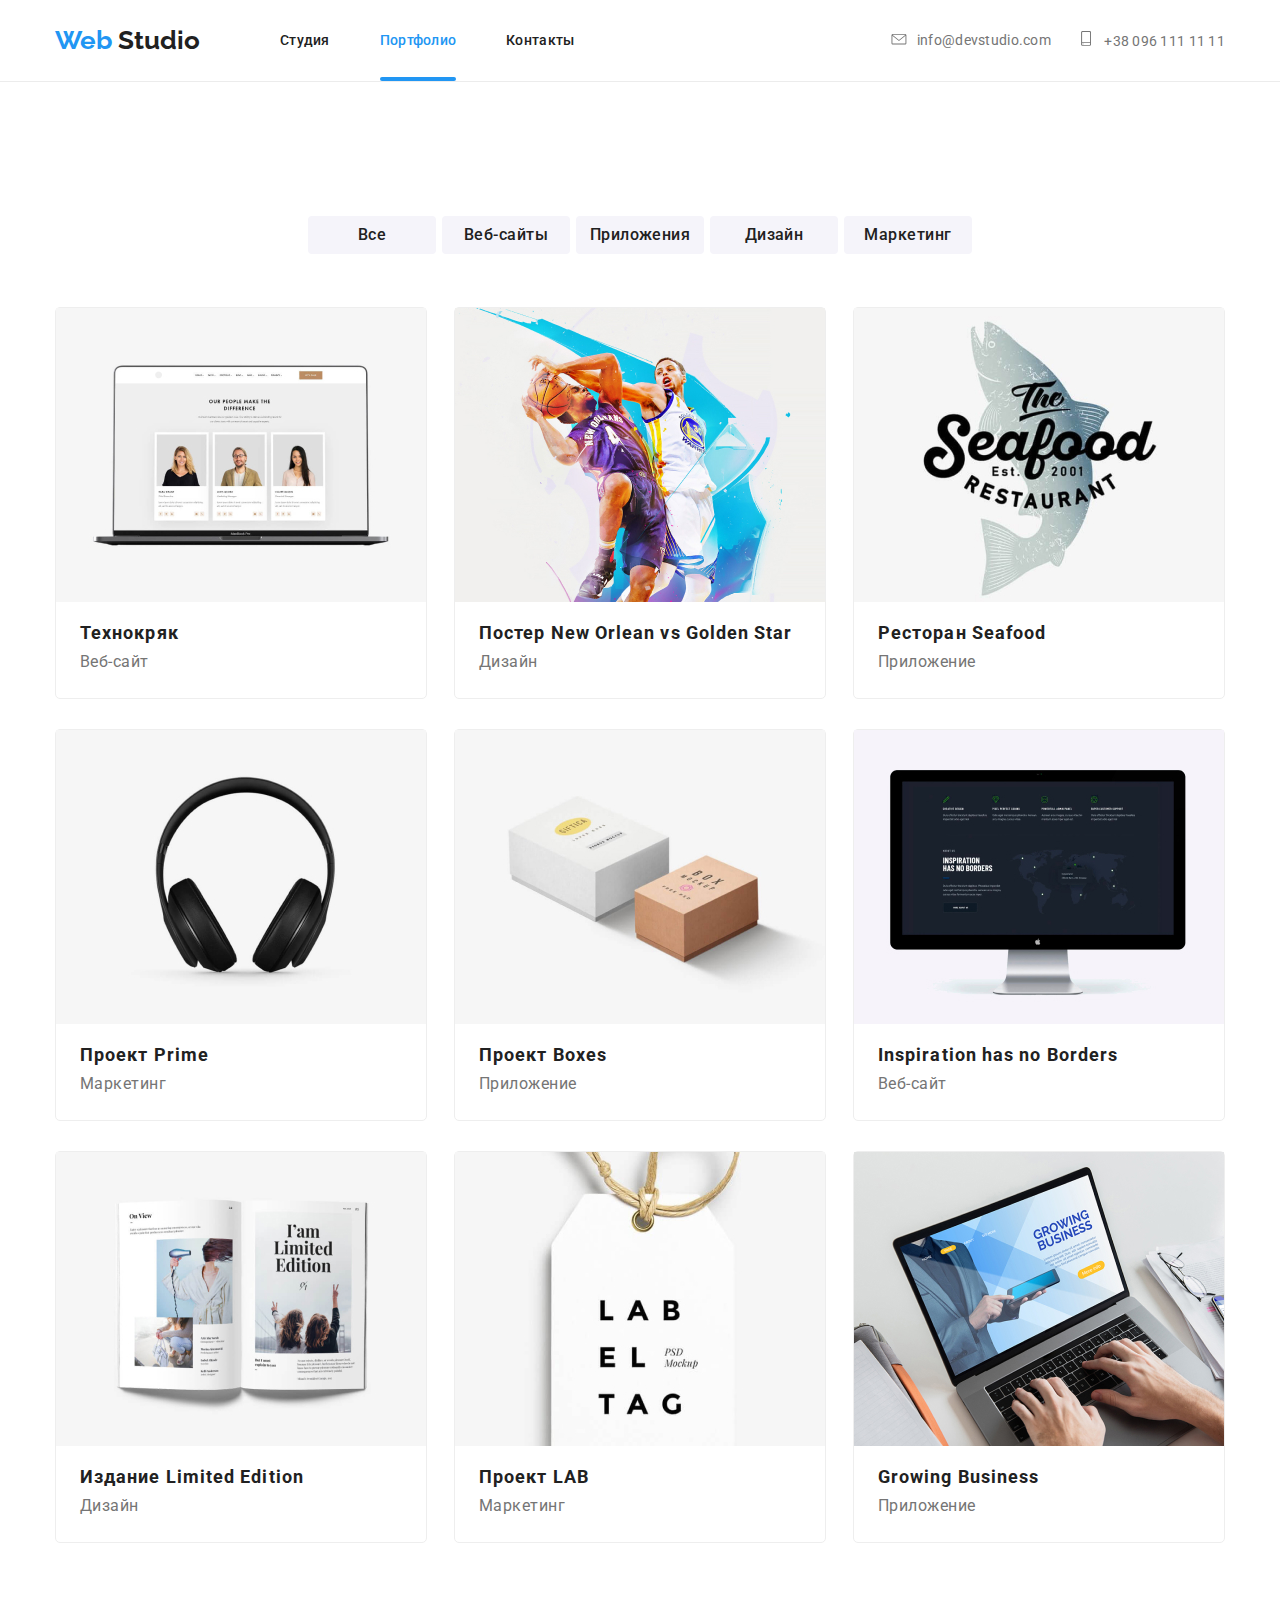
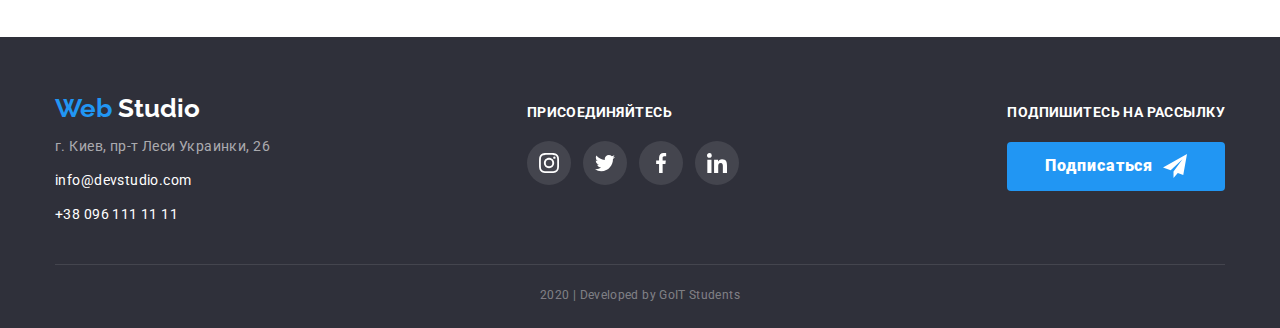
==== portfolio.html @ 1947ad4f "add files" ====
<!DOCTYPE html>
<html lang="ru">
  <head>
    <meta charset="UTF-8" />
    <meta name="viewport" content="width=device-width, initial-scale=1.0" />
    <title>Document</title>
    <link
      href="https://fonts.googleapis.com/css2?family=Raleway:wght@700;900&family=Roboto:wght@400;500;700&display=swap"
      rel="stylesheet"
    />
    <link
      rel="stylesheet"
      href="https://cdnjs.cloudflare.com/ajax/libs/modern-normalize/0.6.0/modern-normalize.min.css"
    />
    <link rel="stylesheet" href="./css/portfolio.css" />
  </head>
  <body>
    <!-- header -->
    <header class="header">
      <div class="container">
        <nav class="header-nav">
          <a href="./index.html" class="logo">Web <span class="logo-accent">Studio</span></a>
          <ul class="nav-list">
            <li class="list">
              <a href="./index.html" class="header__link">Студия</a>
            </li>
            <li class="list">
              <a href="./portfolio.html" class="header__link--current">Портфолио</a>
            </li>
            <li class="list">
              <a href="#" class="header__link">Контакты</a>
            </li>
          </ul>
        </nav>
        <ul class="contact-list">
          <li class="list">
            <a href="mailto:nfo@devstudio.com" class="header__link-contact">
              <svg class="icon-mail">
                <use href="./images/main/sprite.svg#icon-mail"></use>
              </svg>info@devstudio.com
            </a>
          </li>
          <li class="list">
            <a href="tel:+380961111111" class="header__link-contact">
              <svg class="icon-smartphone">
                <use href="./images/main/sprite.svg#icon-smartphone"></use>
              </svg>
              +38 096 111 11 11 </a>
          </li>
        </ul>
      </div>
    </header>
    <main>
      <!-- portfolio -->

      <section class="portfolio">
        <div class="container">
        <h1 class="heading">Наши работы</h1>
        <nav>
          <ul class="portfolio nav">
            <li>
              <button type="button" class="nav-button">Все</button>
            </li>
            <li>
              <button type="button" class="nav-button">Веб-сайты</button>
            </li>
            <li>
              <button type="button" class="nav-button">Приложения</button>
            </li>
            <li>
              <button type="button" class="nav-button">Дизайн</button>
            </li>
            <li>
              <button type="button" class="nav-button">Маркетинг</button>
            </li>
          </ul>
        </nav>

        <ul class="list">
          <li class="box">
            <a href="#" class="link">
              <div class="product">
                <div class="product_thumb"><img src="./images/portfolio/img-1.jpg" alt="ноутбук" class="image" />
                  <div class="text">Технокряк это современная площадка распространения коронавируса. Компании используют эту платформу для цифрового
                  шпионажа и атак на защищённые сервера конкурентов.
                  </div>
                </div>
              <div class="box-content">
                <h3 class="title">Технокряк</h3>
                <p class="subtitle">Веб-сайт</p>
              </div>
              </div>
            </a>
          </li>
          <li class="box">
            <a href="#" class="link">
              <div class="product">
                <div class="product_thumb"><img src="./images/portfolio/img-2.jpg" alt="ноутбук" class="image" />
                  <div class="text">Технокряк это современная площадка распространения коронавируса. Компании используют эту
                    платформу для цифрового
                    шпионажа и атак на защищённые сервера конкурентов.
                  </div>
                </div>
                <div class="box-content">
                  <h3 class="title">Постер New Orlean vs Golden Star</h3>
                  <p class="subtitle">Дизайн</p>
                </div>
              </div>
            </a>
          </li>
          <li class="box">
            <a href="#" class="link">
              <div class="product">
                <div class="product_thumb"><img src="./images/portfolio/img-3.jpg" alt="ноутбук" class="image" />
                  <div class="text">Технокряк это современная площадка распространения коронавируса. Компании используют эту
                    платформу для цифрового
                    шпионажа и атак на защищённые сервера конкурентов.
                  </div>
                </div>
                <div class="box-content">
                  <h3 class="title">Ресторан Seafood</h3>
                  <p class="subtitle">Приложение</p>
                </div>
              </div>
            </a>
          </li>
          <li class="box">
            <a href="#" class="link">
              <div class="product">
                <div class="product_thumb"><img src="./images/portfolio/img-4.jpg" alt="ноутбук" class="image" />
                  <div class="text">Технокряк это современная площадка распространения коронавируса. Компании используют эту
                    платформу для цифрового
                    шпионажа и атак на защищённые сервера конкурентов.
                  </div>
                </div>
                <div class="box-content">
                  <h3 class="title">Проект Prime</h3>
                  <p class="subtitle">Маркетинг</p>
                </div>
              </div>
            </a>
          </li>
          <li class="box">
            <a href="#" class="link">
              <div class="product">
                <div class="product_thumb"><img src="./images/portfolio/img-5.jpg" alt="ноутбук" class="image" />
                  <div class="text">Технокряк это современная площадка распространения коронавируса. Компании используют эту
                    платформу для цифрового
                    шпионажа и атак на защищённые сервера конкурентов.
                  </div>
                </div>
                <div class="box-content">
                  <h3 class="title">Проект Boxes</h3>
                  <p class="subtitle">Приложение</p>
                </div>
              </div>
            </a>
          </li>
          <li class="box">
            <a href="#" class="link">
              <div class="product">
                <div class="product_thumb"><img src="./images/portfolio/img-6.jpg" alt="ноутбук" class="image" />
                  <div class="text">Технокряк это современная площадка распространения коронавируса. Компании используют эту
                    платформу для цифрового
                    шпионажа и атак на защищённые сервера конкурентов.
                  </div>
                </div>
                <div class="box-content">
                  <h3 class="title">Inspiration has no Borders</h3>
                  <p class="subtitle">Веб-сайт</p>
                </div>
              </div>
            </a>
          </li>
          <li class="box">
            <a href="#" class="link">
              <div class="product">
                <div class="product_thumb"><img src="./images/portfolio/img-7.jpg" alt="ноутбук" class="image" />
                  <div class="text">Технокряк это современная площадка распространения коронавируса. Компании используют эту
                    платформу для цифрового
                    шпионажа и атак на защищённые сервера конкурентов.
                  </div>
                </div>
                <div class="box-content">
                  <h3 class="title">Издание Limited Edition</h3>
                  <p class="subtitle">Дизайн</p>
                </div>
              </div>
            </a>
          </li>
          <li class="box">
            <a href="#" class="link">
              <div class="product">
                <div class="product_thumb"><img src="./images/portfolio/img-8.jpg" alt="ноутбук" class="image" />
                  <div class="text">Технокряк это современная площадка распространения коронавируса. Компании используют эту
                    платформу для цифрового
                    шпионажа и атак на защищённые сервера конкурентов.
                  </div>
                </div>
                <div class="box-content">
                  <h3 class="title">Проект LAB</h3>
                  <p class="subtitle">Маркетинг</p>
                </div>
              </div>
            </a>
          </li>
          <li class="box">
            <a href="#" class="link">
              <div class="product">
                <div class="product_thumb"><img src="./images/portfolio/img-9.jpg" alt="ноутбук" class="image" />
                  <div class="text">Технокряк это современная площадка распространения коронавируса. Компании используют эту
                    платформу для цифрового
                    шпионажа и атак на защищённые сервера конкурентов.
                  </div>
                </div>
                <div class="box-content">
                  <h3 class="title">Growing Business</h3>
                  <p class="subtitle">Приложение</p>
                </div>
              </div>
            </a>
          </li>
        </ul>
        </div>
      </section>
    </main>

    <!-- footer -->
    <footer class="footer">
      <div class="container">
        <div class="content">
          <div class="adress">
            <a href="#" class="logo">Web <span class="logo-accent-footer">Studio</span></a>
            <nav>
              <ul class="list">
                <li class="contact">
                  <p>г. Киев, пр-т Леси Украинки, 26</p>
                </li>
                <li class="contact">
                  <a href="mailto:nfo@devstudio.com" class="link">info@devstudio.com</a>
                </li>
                <li class="contact">
                  <a href="tel:+380961111111" class="link">+38 096 111 11 11</a>
                </li>
              </ul>
            </nav>
          </div>
          <div class="subscribe">
            <h3 class="title">присоединяйтесь</h3>
            <ul class="social-list">
              <li>
                <a href="https://instagram.com" target="_blank" class="social-icon">
                  <svg class="icon">
                    <use href="./images/main/sprite.svg#icon-instagram">
                    </use>
                  </svg>
                </a>
              </li>
              <li>
                <a href="https://twitter.com" target="_blank" class="social-icon">
                  <svg class="icon">
                    <use href="./images/main/sprite.svg#icon-twitter">
                    </use>
                  </svg>
                </a>
              </li>
              <li>
                <a href="https://facebook.com" target="_blank" class="social-icon">
                  <svg class="icon">
                    <use href="./images/main/sprite.svg#icon-facebook">
                    </use>
                  </svg>
                </a>
              </li>
              <li>
                <a href="https://linkedin.com" target="_blank" class="social-icon">
                  <svg class="icon">
                    <use href="./images/main/sprite.svg#icon-linkedin">
                    </use>
                  </svg>
                </a>
              </li>
            </ul>
          </div>
          <div class="form">
            <b class="form-title">Подпишитесь на рассылку</b>
            <a href="" class="button">Подписаться
              <svg class="icon-send">
                <use href="./images/main/sprite.svg#icon-icon-send"></use>
              </svg></a>
          </div>
        </div>
        <div class="copyright">
          <p class="copyright-text">2020 | Developed by GoIT Students</p>
        </div>
    </footer>
    </body>
    
    </html>
---- css/portfolio.css ----
:root {
  --primary-color: #2196f3;
  --title-text-color: #212121;
  --secondary-text-color: #757575;
  --primary-background-color: #ffffff;
  --secondary-background-color: #f5f4fa;
}

h1,
h2,
h3,
h4,
h5,
h6,
a,
p {
  margin: 0;
  padding: 0;
}

body {
  font-family: Roboto;
}

/* header */

.header {
  background-color: var(--primary-background-color);
  border-bottom: 1px solid #ececec;
}

.header-nav {
  display: flex;
  align-items: center;
}

.header .container {
  margin-left: auto;
  margin-right: auto;
  display: flex;
  width: 1200px;
  padding-left: 15px;
  padding-right: 15px;
}

.header .list,
.contact-list {
  margin: 0;
  padding: 0;
  list-style: none;
}

.contact-list {
  display: flex;
  align-items: center;
  margin-left: auto;
}

.nav-list {
  display: flex;
  margin: 0;
  padding: 0;
  list-style: none;
  margin-left: 80px;
}

.nav-list > .list:not(:last-child) {
  margin-right: 50px;
}

.logo {
  color: var(--primary-color);
  font-family: Raleway;
  font-weight: 700;
  font-size: 26px;
  line-height: 1.2;
  text-decoration: none;
  padding: 0;
}

.logo-accent {
  color: var(--title-text-color);
}

.header .list {
  position: relative;
}

.header__link {
  color: var(--title-text-color);
  text-decoration: none;
  padding-top: 32px;
  padding-bottom: 32px;
  display: block;
}

.header__link--current {
  color: var(--primary-color);
  text-decoration: none;
  padding-top: 32px;
  padding-bottom: 32px;
  display: block;

  font-weight: 500;
  font-size: 14px;
  line-height: 1.2;
  letter-spacing: 0.02em;
}

.header__link--current::before {
  display: inline-block;
  position: absolute;
  bottom: 0;
  left: 0;
  content: "";
  width: 100%;
  height: 4px;
  border-radius: 10px;
  background-color: var(--primary-color);
}

.header__link:hover,
.header__link:focus {
  color: var(--primary-color);
}

.header__link {
  font-family: Roboto;
  font-weight: 500;
  font-size: 14px;
  line-height: 1.2;
  letter-spacing: 0.02em;
  color: var(--title-text-color);
}

.header__link-contact {
  text-decoration: none;
  font-family: Roboto;
  font-weight: 400;
  font-size: 14px;
  line-height: 1.2;
  letter-spacing: 0.02em;
  color: var(--secondary-text-color);
  padding-top: 32px;
  padding-bottom: 32px;
}

.header__link-contact:hover,
.header__link-contact:focus {
  color: var(--primary-color);
}

.contact-list .list:not(:first-child) {
  margin-left: 30px;
}

.contact-list .list {
  color: var(--secondary-text-color);
  font-family: Roboto;
  font-style: normal;
  font-weight: 500;
  font-size: 14px;
  line-height: 1.2;
  letter-spacing: 0.02em;
}

/* header icons */

.header .icon-mail {
  display: inline-block;
  fill: currentColor;
  width: 16px;
  height: 11.2px;
  margin-right: 10px;
}

.header .icon-smartphone {
  display: inline-block;
  fill: currentColor;
  width: 10px;
  height: 14.94px;
  margin-right: 10px;
}

.heading {
  color: transparent;
}

/* portfolio */

.portfolio .container {
  margin-left: auto;
  margin-right: auto;
  padding-top: 94px;
  padding-bottom: 94px;
  padding-left: 15px;
  padding-right: 15px;
  width: 1200px;
}

.portfolio .list {
  list-style: none;
  display: flex;
  padding: 0;
  margin: 0;
  flex-wrap: wrap;
  justify-content: space-between;
}

.portfolio.nav {
  list-style: none;
  display: flex;
  justify-content: center;
  padding: 0px;
  margin-bottom: 50px;
  margin-top: 0px;
}

.portfolio .nav-button {
  background: var(--secondary-background-color);
  color: var(--title-text-color);
  font-family: Roboto;
  font-weight: 500;
  font-size: 16px;
  line-height: 1.6;
  text-align: center;
  letter-spacing: 0.03em;
  width: 128px;
  height: 38px;
  left: 576px;
  top: 174px;
  margin: 3px;
  border: none;
  border-radius: 4px;
  transition: 0.2s;
}

.portfolio .nav-button:hover,
.portfolio .nav-button:focus {
  background-color: var(--primary-color);
  color: #fff;
  cursor: pointer;
  transition: 0.2s;
}

.portfolio .link {
  text-decoration: none;
}

.portfolio .block {
  margin-right: 30px;
}

.portfolio .block:last-child {
  margin-right: 0px;
}

.portfolio .image {
  display: block;
  width: 370px;
  height: auto;
}

.portfolio .title {
  color: var(--title-text-color);
  font-family: Roboto;
  font-weight: 700;
  font-size: 18px;
  line-height: 1.2;
  letter-spacing: 0.06em;
  margin-top: 20px;
  margin-bottom: 4px;
}

.portfolio .subtitle {
  color: var(--secondary-text-color);
  font-family: Roboto;
  font-weight: 400;
  font-size: 16px;
  line-height: 1.9;
  letter-spacing: 0.03em;
}

.portfolio .box {
  display: flex;
  margin-bottom: 30px;
  border: 1px solid #eeeeee;
  box-sizing: border-box;
  border-radius: 5px;
  position: relative;
}

.portfolio .box:nth-last-child(-n + 3) {
  margin-bottom: 0px;
}

.portfolio .box:hover,
.portfolio .box:focus {
  background: #ffffff;
  border: 1px solid #eeeeee;
  box-sizing: border-box;
  box-shadow: 1px 4px 6px rgba(0, 0, 0, 0.16), 0px 4px 4px rgba(0, 0, 0, 0.06),
    0px 1px 1px rgba(0, 0, 0, 0.12);
  border-radius: 5px;
}

.portfolio .box-content {
  padding-left: 24px;
  padding-bottom: 20px;
}

.portfolio .product_thumb {
  position: relative;
  overflow: hidden;
}

.portfolio .product_thumb::before {
  position: absolute;
  content: "";
  top: 100%;
  bottom: 0;
  width: 100%;
  height: 110%;
  border-radius: 5px;

  background-color: var(--primary-color);
  opacity: 0;
  transition: 250ms cubic-bezier(0.4, 0, 0.2, 1);
}

.portfolio .product:hover .product_thumb::before {
  opacity: 0.9;
  top: 0%;
}

.portfolio .text {
  position: absolute;
  content: "";
  top: 100%;
  left: 50%;
  transform: translate(-50%, 0%);

  width: 100%;
  overflow: hidden;

  width: 322px;
  opacity: 0;

  color: var(--primary-background-color);
  font-family: Roboto;
  font-weight: 400;
  font-size: 18px;
  line-height: 1.5;
  letter-spacing: 0.03em;

  transition: 250ms;
}

.portfolio .product:hover .text {
  opacity: 1;
  top: 50%;
  left: 50%;
  transform: translate(-50%, -50%);
}

/* footer */

.footer {
  background: #2f303a;
}

.footer .container {
  margin-right: auto;
  margin-left: auto;
  width: 1200px;
  padding-left: 15px;
  padding-right: 15px;
}

.footer .content {
  display: flex;
  align-items: baseline;
  justify-content: space-between;
  padding-top: 56px;
  padding-bottom: 28px;
}

.footer .contact {
  margin-top: 10px;
  margin-bottom: 10px;
}

.footer .contact {
  font-family: Roboto;
  font-style: normal;
  font-weight: normal;
  font-size: 14px;
  line-height: 24px;
  letter-spacing: 0.03em;
  color: rgba(255, 255, 255, 0.6);
}

.footer .social-list {
  display: flex;
  padding: 0;
}

.footer .social-icon {
  display: flex;
  justify-content: center;
  align-items: center;
  width: 44px;
  height: 44px;
  background-color: rgba(255, 255, 255, 0.1);
  border-radius: 50%;
  fill: #fff;
}

.footer .social-icon:hover {
  background-color: var(--primary-color);
}

.footer .icon {
  width: 20px;
  height: 20px;
}

.footer .list {
  display: inline-block;
  list-style: none;
  margin: 0;
  padding: 0;
}

.footer .link {
  color: #ffffff;
  text-decoration: none;
}

.footer .link:hover,
.footer .link:focus {
  color: var(--primary-color);
}

.footer .title {
  color: #fff;
  font-family: Roboto;
  font-weight: 700;
  font-size: 14px;
  line-height: 1.2;
  letter-spacing: 0.03em;
  text-transform: uppercase;
  margin-bottom: 21px;
}

.footer .form-title {
  color: var(--primary-background-color);
  font-family: Roboto;
  font-weight: 700;
  font-size: 14px;
  line-height: 1.2;
  letter-spacing: 0.03em;
  text-transform: uppercase;
}

.footer .social-list {
  list-style: none;
}

.footer .social-icon {
  margin-right: 12px;
}

.footer .button {
  background-color: var(--primary-color);
  color: var(--primary-background-color);
  text-decoration: none;
  font-family: Roboto;
  font-weight: 900;
  font-size: 16px;
  line-height: 1.8;
  letter-spacing: 0.06em;

  display: flex;
  justify-content: center;
  align-items: center;

  min-width: 200px;
  padding-top: 10px;
  padding-bottom: 10px;
  padding-right: 29px;
  padding-left: 29px;
  margin-top: 21px;
  border-radius: 4px;
}

.footer .icon-send {
  width: 24px;
  height: 24px;
  margin-left: 10px;
  fill: #fff;
}

.logo-accent-footer {
  color: #fff;
}

.footer .form {
  display: block;
}

.footer .copyright {
  padding-top: 18px;
  padding-bottom: 21px;
  border-top: 1px solid rgba(255, 255, 255, 0.1);
}

.footer .copyright-text {
  font-family: Roboto;
  font-weight: 400;
  font-size: 12px;
  line-height: 2;
  text-align: center;
  letter-spacing: 0.03em;

  color: rgba(255, 255, 255, 0.4);
}
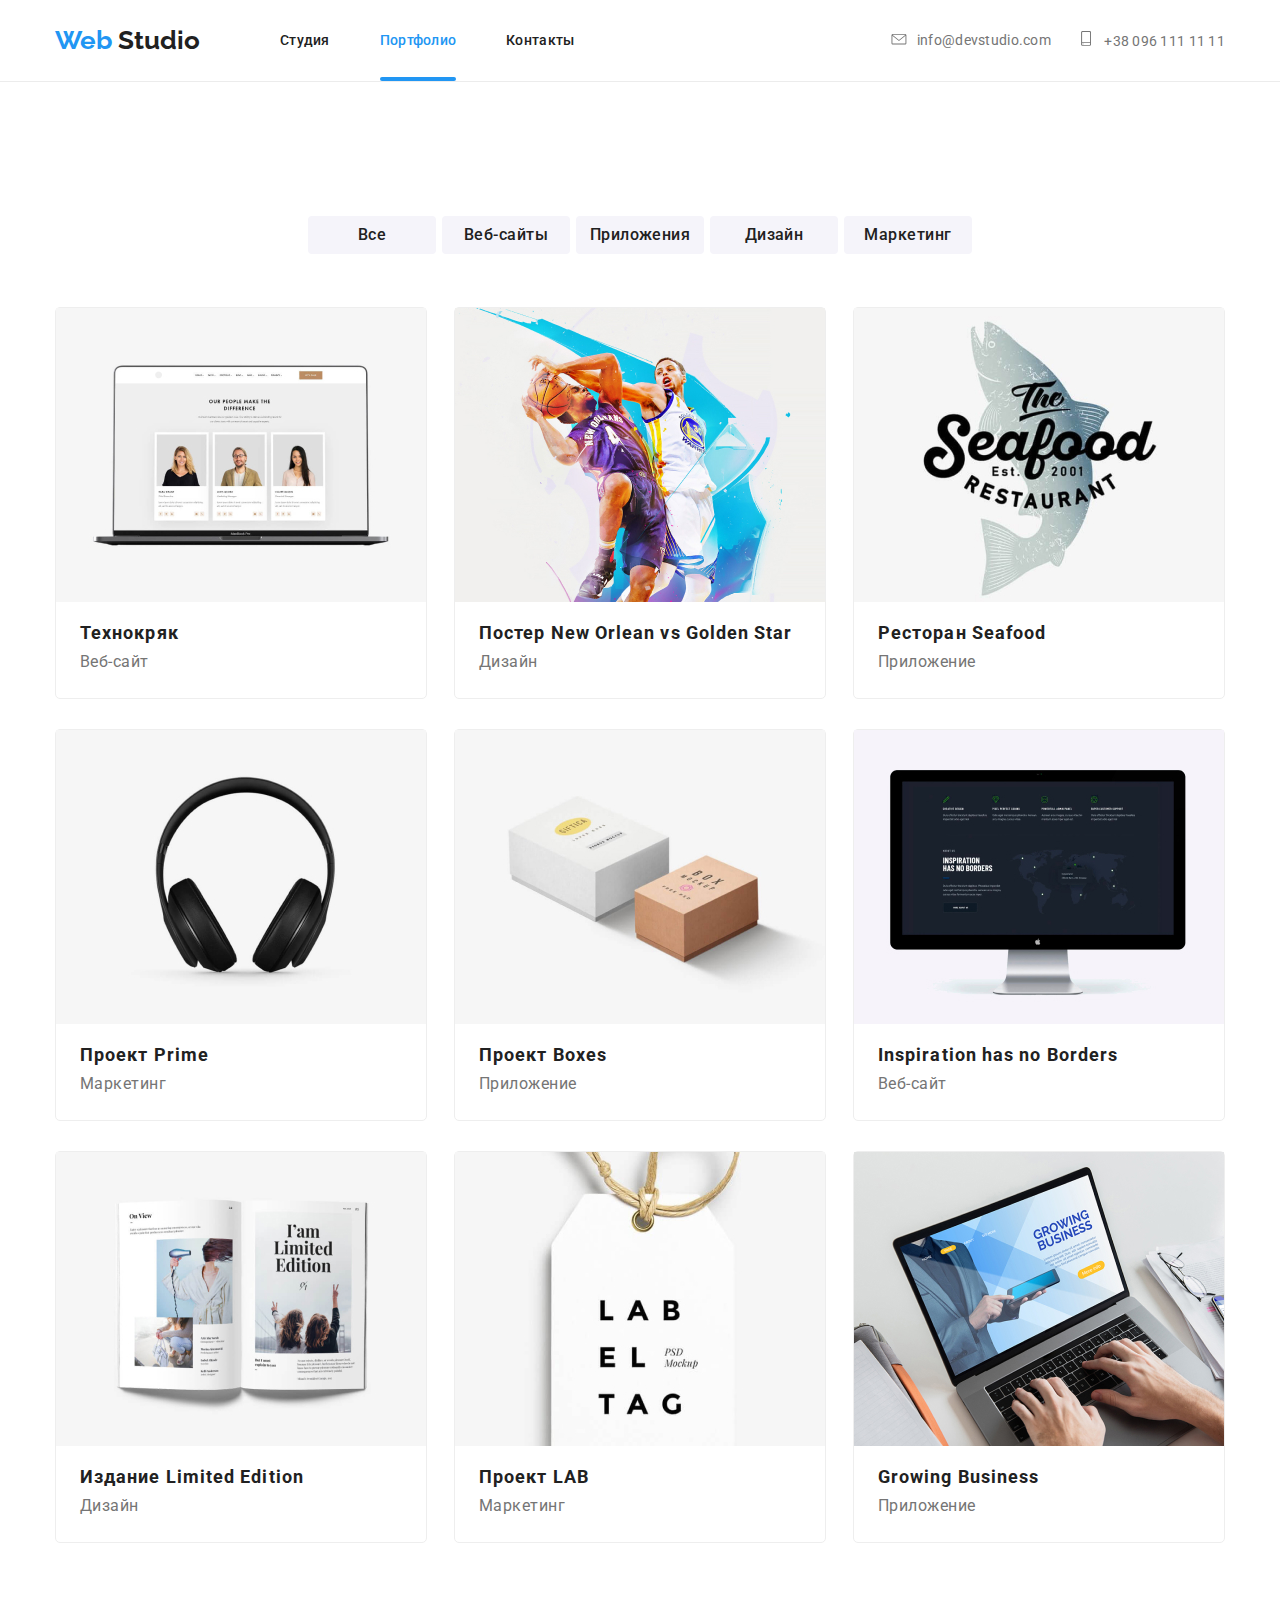
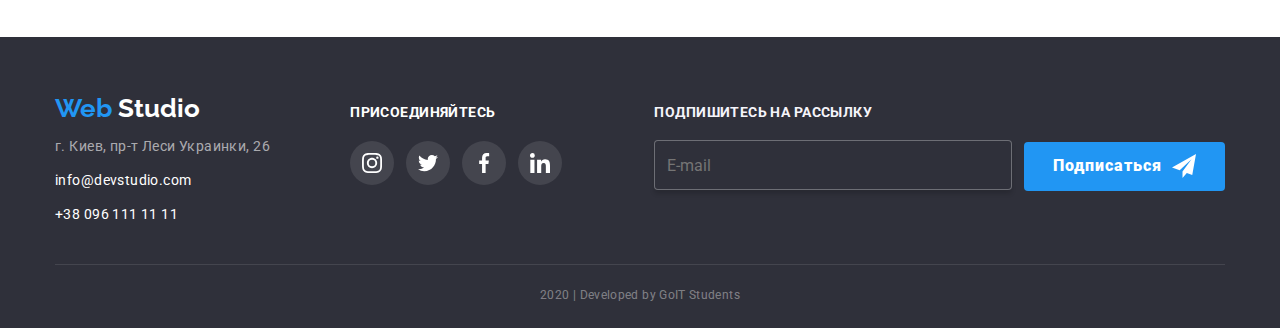
==== commit 70916a17: "form" ====
--- a/portfolio.html
+++ b/portfolio.html
@@ -226,74 +226,83 @@
     </main>
 
     <!-- footer -->
-    <footer class="footer">
-      <div class="container">
-        <div class="content">
-          <div class="adress">
-            <a href="#" class="logo">Web <span class="logo-accent-footer">Studio</span></a>
-            <nav>
-              <ul class="list">
-                <li class="contact">
-                  <p>г. Киев, пр-т Леси Украинки, 26</p>
-                </li>
-                <li class="contact">
-                  <a href="mailto:nfo@devstudio.com" class="link">info@devstudio.com</a>
-                </li>
-                <li class="contact">
-                  <a href="tel:+380961111111" class="link">+38 096 111 11 11</a>
-                </li>
-              </ul>
-            </nav>
-          </div>
-          <div class="subscribe">
-            <h3 class="title">присоединяйтесь</h3>
-            <ul class="social-list">
-              <li>
-                <a href="https://instagram.com" target="_blank" class="social-icon">
-                  <svg class="icon">
-                    <use href="./images/main/sprite.svg#icon-instagram">
-                    </use>
-                  </svg>
-                </a>
+  <footer class="footer">
+    <div class="container">
+      <div class="content">
+        <div class="adress">
+          <a href="#" class="logo">Web <span class="logo-accent-footer">Studio</span></a>
+          <nav>
+            <ul class="list">
+              <li class="contact">
+                <p>г. Киев, пр-т Леси Украинки, 26</p>
               </li>
-              <li>
-                <a href="https://twitter.com" target="_blank" class="social-icon">
-                  <svg class="icon">
-                    <use href="./images/main/sprite.svg#icon-twitter">
-                    </use>
-                  </svg>
-                </a>
+              <li class="contact">
+                <a href="mailto:nfo@devstudio.com" class="link">info@devstudio.com</a>
               </li>
-              <li>
-                <a href="https://facebook.com" target="_blank" class="social-icon">
-                  <svg class="icon">
-                    <use href="./images/main/sprite.svg#icon-facebook">
-                    </use>
-                  </svg>
-                </a>
-              </li>
-              <li>
-                <a href="https://linkedin.com" target="_blank" class="social-icon">
-                  <svg class="icon">
-                    <use href="./images/main/sprite.svg#icon-linkedin">
-                    </use>
-                  </svg>
-                </a>
+              <li class="contact">
+                <a href="tel:+380961111111" class="link">+38 096 111 11 11</a>
               </li>
             </ul>
-          </div>
-          <div class="form">
-            <b class="form-title">Подпишитесь на рассылку</b>
-            <a href="" class="button">Подписаться
-              <svg class="icon-send">
-                <use href="./images/main/sprite.svg#icon-icon-send"></use>
-              </svg></a>
-          </div>
+          </nav>
         </div>
-        <div class="copyright">
-          <p class="copyright-text">2020 | Developed by GoIT Students</p>
+        <div class="subscribe">
+          <h3 class="title">присоединяйтесь</h3>
+          <ul class="social-list">
+            <li>
+              <a href="https://instagram.com" target="_blank" class="social-icon">
+                <svg class="icon">
+                  <use href="./images/main/sprite.svg#icon-instagram">
+                  </use>
+                </svg>
+              </a>
+            </li>
+            <li>
+              <a href="https://twitter.com" target="_blank" class="social-icon">
+                <svg class="icon">
+                  <use href="./images/main/sprite.svg#icon-twitter">
+                  </use>
+                </svg>
+              </a>
+            </li>
+            <li>
+              <a href="https://facebook.com" target="_blank" class="social-icon">
+                <svg class="icon">
+                  <use href="./images/main/sprite.svg#icon-facebook">
+                  </use>
+                </svg>
+              </a>
+            </li>
+            <li>
+              <a href="https://linkedin.com" target="_blank" class="social-icon">
+                <svg class="icon">
+                  <use href="./images/main/sprite.svg#icon-linkedin">
+                  </use>
+                </svg>
+              </a>
+            </li>
+          </ul>
         </div>
-    </footer>
+        <div class="form-div">
+          <b class="action">Подпишитесь на рассылку</b>
+          <form>
+            <div class="form-field">
+              <label class="form"></label>
+              <input type="email" name="email" class="form-input" placeholder="E-mail" />
+  
+              <button type="submit" class="button">Подписаться
+                <svg class="icon-send">
+                  <use href="./images/main/sprite.svg#icon-icon-send"></use>
+                </svg>
+              </button>
+            </div>
+          </form>
+        </div>
+      </div>
+      <div class="copyright">
+        <p class="copyright-text">2020 | Developed by GoIT Students</p>
+      </div>
+  </footer>
+
     </body>
     
     </html>--- a/css/portfolio.css
+++ b/css/portfolio.css
@@ -453,6 +453,13 @@
   margin-bottom: 21px;
 }
 
+.footer .form {
+  display: flex;
+  flex-direction: row;
+  align-items: center;
+  color: #fff;
+}
+
 .footer .form-title {
   color: var(--primary-background-color);
   font-family: Roboto;
@@ -461,6 +468,34 @@
   line-height: 1.2;
   letter-spacing: 0.03em;
   text-transform: uppercase;
+}
+
+.footer .action {
+  font-family: Roboto;
+  font-weight: 700;
+  font-size: 14px;
+  line-height: 1.2;
+  letter-spacing: 0.03em;
+  text-transform: uppercase;
+  color: var(--secondary-background-color);
+}
+
+.footer .form-field {
+  display: flex;
+  flex-direction: row;
+  align-items: baseline;
+}
+
+.footer .form-input {
+  width: 358px;
+  height: 50px;
+  margin-right: 12px;
+  padding-left: 12px;
+  background-color: #2f303a;
+  border: 1px solid rgba(255, 255, 255, 0.3);
+  box-sizing: border-box;
+  box-shadow: 0px 4px 4px rgba(0, 0, 0, 0.15);
+  border-radius: 4px;
 }
 
 .footer .social-list {
@@ -492,6 +527,7 @@
   padding-left: 29px;
   margin-top: 21px;
   border-radius: 4px;
+  border: none;
 }
 
 .footer .icon-send {
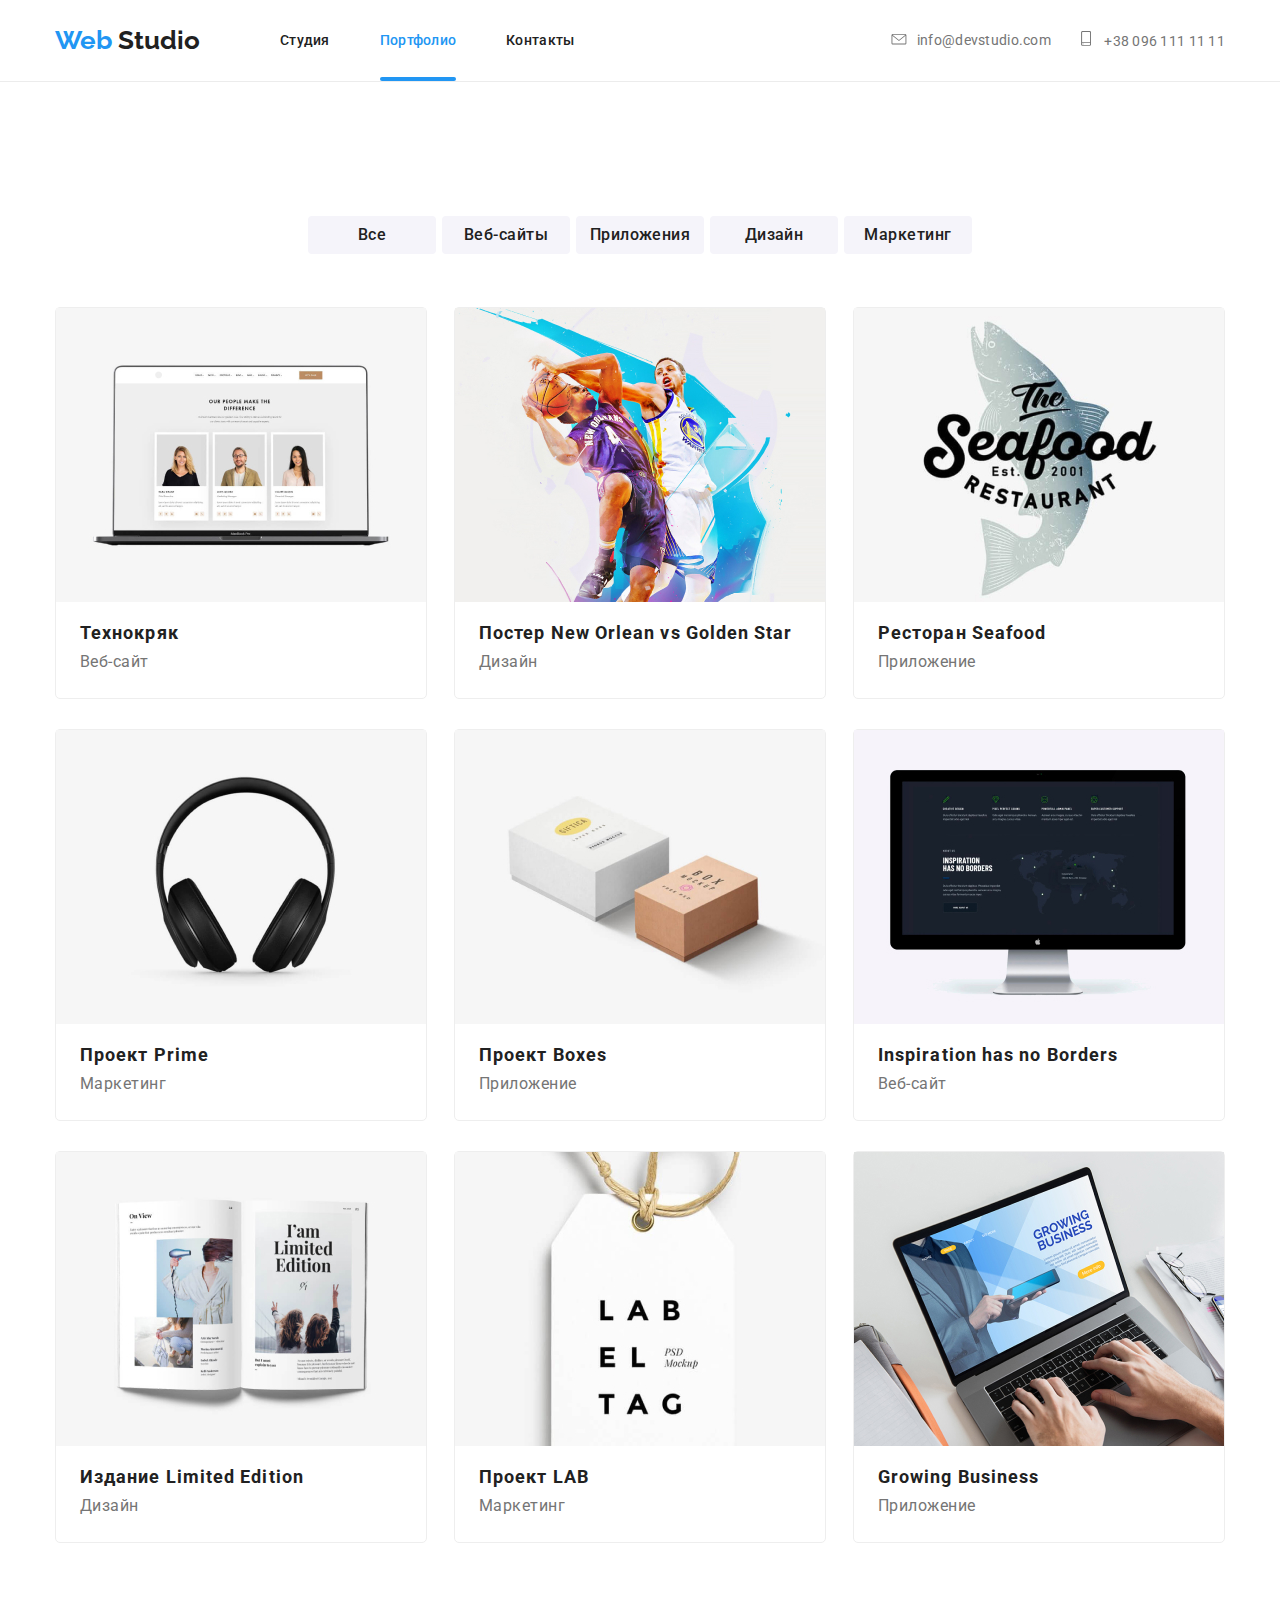
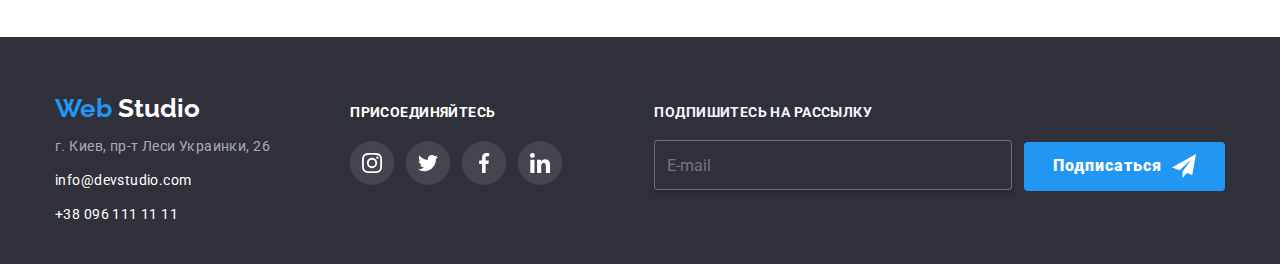
==== commit 34b55db5: "remove copyright" ====
--- a/portfolio.html
+++ b/portfolio.html
@@ -298,9 +298,6 @@
           </form>
         </div>
       </div>
-      <div class="copyright">
-        <p class="copyright-text">2020 | Developed by GoIT Students</p>
-      </div>
   </footer>
 
     </body>
--- a/css/portfolio.css
+++ b/css/portfolio.css
@@ -528,6 +528,7 @@
   margin-top: 21px;
   border-radius: 4px;
   border: none;
+  cursor: pointer;
 }
 
 .footer .icon-send {
@@ -544,20 +545,3 @@
 .footer .form {
   display: block;
 }
-
-.footer .copyright {
-  padding-top: 18px;
-  padding-bottom: 21px;
-  border-top: 1px solid rgba(255, 255, 255, 0.1);
-}
-
-.footer .copyright-text {
-  font-family: Roboto;
-  font-weight: 400;
-  font-size: 12px;
-  line-height: 2;
-  text-align: center;
-  letter-spacing: 0.03em;
-
-  color: rgba(255, 255, 255, 0.4);
-}
